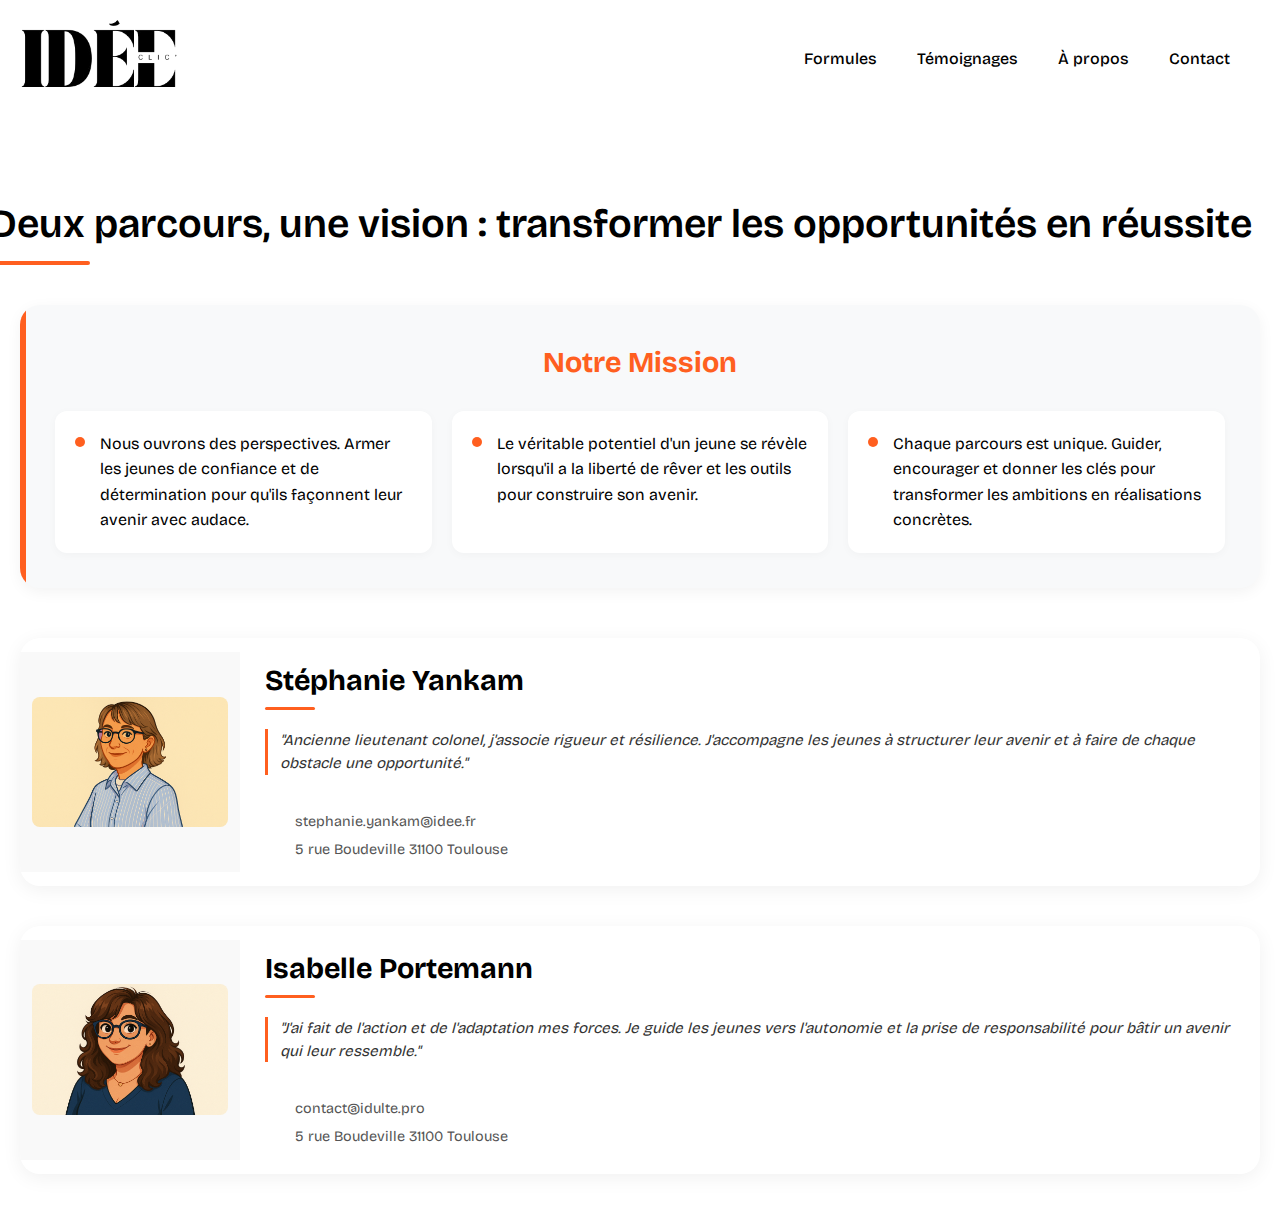
==== aPropos.html @ 6d6985ff "v0" ====
<!DOCTYPE html>
<html lang="fr">
<head>
    <meta charset="UTF-8">
    <meta name="viewport" content="width=device-width, initial-scale=1.0">
    <title>À propos - Idée Clic'</title>
    <link rel="stylesheet" href="styles.css">
    <link rel="stylesheet" href="aPropos.css">
</head>
<body>
    <div class="container">
        <header>
            <div class="logo">
                <a href="index.html"><img class="logo-icon" src="img/logo-n.png" alt="Idée Clic" /></a>
            </div>
            <nav>
                <ul>
                    <li class="menu-deroulant">
                        <a href="#">Formules</a>
                        <ul class="sous-menu">
                            <li><a href="formuleP.html">Formules parents</a></li>
                            <li><a href="formuleE.html">Formules écoles</a></li>
                        </ul>
                    </li>
                    <li><a href="#">Témoignages</a></li>
                    <li><a href="aPropos.html">À propos</a></li>
                    <li><a href="#">Contact</a></li>
                </ul>
            </nav>  
        </header>

        <main>
            <h1>Deux parcours, une vision : transformer les opportunités en réussite</h1>

            <section class="mission">
                <h2>Notre Mission</h2>
                <ul>
                    <li>
                        <div class="dot"></div>
                        <p>Nous ouvrons des perspectives. Armer les jeunes de confiance et de détermination pour qu'ils façonnent leur avenir avec audace.</p>
                    </li>
                    <li>
                        <div class="dot"></div>
                        <p>Le véritable potentiel d'un jeune se révèle lorsqu'il a la liberté de rêver et les outils pour construire son avenir.</p>
                    </li>
                    <li>
                        <div class="dot"></div>
                        <p>Chaque parcours est unique. Guider, encourager et donner les clés pour transformer les ambitions en réalisations concrètes.</p>
                    </li>
                </ul>
            </section>

            <section class="profiles">
                <div class="profile">
                    <div class="profile-content">
                        <div class="profile-image">
                            <img src="imgjeux/photoStep.png" alt="Stéphanie Yankam">
                        </div>
                        <div class="profile-info">
                            <h2>Stéphanie Yankam</h2>
                            <blockquote>
                                "Ancienne lieutenant colonel, j'associe rigueur et résilience. J'accompagne les jeunes à structurer leur avenir et à faire de chaque obstacle une opportunité."
                            </blockquote>
                            <div class="contact">
                                <p><i></i>stephanie.yankam@idee.fr</p>
                                <p><i></i>5 rue Boudeville 31100 Toulouse</p>
                            </div>
                        </div>
                    </div>
                </div>

                <div class="profile">
                    <div class="profile-content">
                        <div class="profile-image">
                            <img src="imgjeux/photoIsa.png" alt="Isabelle Portemann">
                        </div>
                        <div class="profile-info">
                            <h2>Isabelle Portemann</h2>
                            <blockquote>
                                "J'ai fait de l'action et de l'adaptation mes forces. Je guide les jeunes vers l'autonomie et la prise de responsabilité pour bâtir un avenir qui leur ressemble."
                            </blockquote>
                            <div class="contact">
                                <p><i></i>contact@idulte.pro</p>
                                <p><i></i>5 rue Boudeville 31100 Toulouse</p>
                            </div>
                        </div>
                    </div>
                </div>
            </section>
        </main>
    </div>
</body>
</html>
---- styles.css ----
/* Importer la police Bricolage Grotesque depuis Google Fonts */
@import url('https://fonts.googleapis.com/css2?family=Bricolage+Grotesque:wght@400;500;600;700&display=swap');

* {
    margin: 0;
    padding: 0;
    box-sizing: border-box;
    font-family: 'Bricolage Grotesque', sans-serif;
}

body {
    background-color: #ffffff;
    color: #000000;
    overflow-x: hidden;
    position: relative;
    min-height: 100vh;
}

.container {
    max-width: 1200px;
    margin: 0 auto;
    padding: 0 20px;
}

/* Style uniforme pour le header */
header {
    display: flex;
    justify-content: space-between;
    align-items: center;
    padding: 20px 0;
}

.logo {
    flex-shrink: 0;
    max-width: 200px;
}

.logo-icon {
    width: 100%;
    height: 70px;
    object-fit: contain;
}

nav {
    flex-grow: 1;
}

nav ul {
    display: flex;
    list-style-type: none;
    padding: 0;
    margin: 0;
    align-items: center;
    justify-content: flex-end;
}

nav ul li {
    position: relative;
    margin-right: 20px;
}

nav ul li a {
    display: block;
    padding: 10px;
    text-decoration: none;
    color: #333;
    font-size: 16px;
    font-weight: 500;
}

/* Style du menu déroulant */
.menu-deroulant .sous-menu {
    display: none;
    position: absolute;
    background-color: white;
    min-width: 200px;
    box-shadow: 0px 8px 16px 0px rgba(0,0,0,0.2);
    z-index: 1;
    border-radius: 4px;
    padding: 0;
    list-style-type: none;
}

.menu-deroulant:hover .sous-menu {
    display: block;
}

.sous-menu li {
    width: 100%;
    margin: 0;
}

.sous-menu li a {
    padding: 12px 16px;
}

.sous-menu li a:hover {
    background-color: #f1f1f1;
}

.hero {
    display: flex;
    justify-content: space-between;
    align-items: flex-start;
    padding: 50px 0;
    position: relative;
    min-height: 600px;
    margin-top: 30px;
}

.hero-content {
    max-width: 550px;
    margin-bottom: 100px;
    position: relative;
    z-index: 2;
    margin-top: 20px;
}

h1 {
    font-size: 5rem;
    line-height: 1.2;
    margin-bottom: 40px;
    white-space: nowrap;
    position: relative;
    display: block;
}

.subtitle {
    font-size: 1.5rem;
    margin-bottom: 40px;
    margin-top: 20px;
}

.benefits {
    list-style: none;
    margin-bottom: 50px;
    margin-top: 30px;
}

.benefits li {
    display: flex;
    align-items: center;
    gap: 15px;
    font-size: 1.5rem;
    margin-bottom: 15px;
}

.dot {
    width: 15px;
    height: 15px;
    background-color: #FF5F1F;
    border-radius: 50%;
}

.hero-image {
    position: fixed;
    bottom: 0;
    right: 200px;
    max-width: 600px;
    z-index: 1;
}

.hero-image img {
    width: 80%;
    height: auto;
}

@media (max-width: 768px) {
    header {
        flex-direction: column;
        gap: 20px;
    }
    
    .hero {
        flex-direction: column;
        gap: 50px;
    }
    
    h1 {
        font-size: 2.5rem;
        font-family: 'Bricolage Grotesque';
    }
}

/* Style pour le compteur de visites */
.compteur-container {
    background-color: rgba(255, 255, 255, 0.7);
    color: #000000;
    padding: 10px 15px;
    border-radius: 5px;
    position: fixed;
    bottom: 20px;
    left: 20px;
    z-index: 1000;
    font-family: 'Bricolage Grotesque', sans-serif;
    border: 1px solid rgba(0, 0, 0, 0.1);
}

.compteur-texte {
    margin: 0;
    font-size: 1rem;
}

#nombre-visites {
    font-weight: bold;
    color: #FF5F1F;
}

/* Styles pour la page de jeu */
.game-container {
    padding: 40px 0;
    min-height: calc(100vh - 200px);
    display: flex;
    justify-content: center;
    align-items: center;
}

.game-content {
    background-color: rgba(255, 255, 255, 0.9);
    padding: 30px;
    border-radius: 15px;
    box-shadow: 0 4px 20px rgba(0, 0, 0, 0.1);
    width: 100%;
    max-width: 800px;
    text-align: center;
}

.game-content h1 {
    font-size: 2.8rem;
    margin-bottom: 30px;
    white-space: normal;
    color: #000;
    font-weight: 600;
    line-height: 1.2;
}

.game-area {
    min-height: 400px;
    background-color: rgba(255, 255, 255, 0.8);
    border-radius: 10px;
    padding: 40px;
    margin-top: 20px;
    text-align: left;
}

.game-area p {
    font-size: 1.5rem;
    line-height: 1.6;
    color: #333;
    margin-bottom: 25px;
    max-width: 700px;
    margin-left: auto;
    margin-right: auto;
}

.highlight-text {
    color: #0084ff;
    font-weight: 500;
}

/* Responsive pour la page de jeu */
@media (max-width: 768px) {
    .game-content {
        margin: 20px;
        padding: 20px;
    }
    
    .game-content h1 {
        font-size: 2rem;
    }
    
    .game-area {
        padding: 20px;
    }

    .game-area p {
        font-size: 1.2rem;
    }
}
---- aPropos.css ----
/* Import de la police Bricolage Grotesque */
@import url('https://fonts.googleapis.com/css2?family=Bricolage+Grotesque:wght@400;500;600;700&display=swap');

/* Reset et styles de base */
* {
    margin: 0;
    padding: 0;
    box-sizing: border-box;
}

body {
    font-family: 'Bricolage Grotesque', sans-serif;
    background-color: #ffffff;
    color: #000000;
    line-height: 1.6;
}

.container {
    max-width: 1300px;
    margin: 0 auto;
    padding: 0 20px;
}

/* Header uniforme */
header {
    display: flex;
    justify-content: space-between;
    align-items: center;
    padding: 20px 0;
}

.logo {
    flex-shrink: 0;
    max-width: 200px;
}

.logo-icon {
    width: 100%;
    height: 70px;
    object-fit: contain;
}

nav {
    flex-grow: 1;
}

nav ul {
    display: flex;
    list-style-type: none;
    justify-content: flex-end;
    align-items: center;
}

nav ul li {
    position: relative;
    margin-right: 20px;
}

nav ul li a {
    text-decoration: none;
    color: #000;
    font-weight: 500;
    font-size: 16px;
    padding: 10px;
}

/* Menu déroulant */
.menu-deroulant .sous-menu {
    display: none;
    position: absolute;
    background-color: white;
    min-width: 200px;
    box-shadow: 0px 8px 16px rgba(0,0,0,0.1);
    border-radius: 8px;
    padding: 8px 0;
    z-index: 100;
}

.menu-deroulant:hover .sous-menu {
    display: block;
}

.sous-menu li {
    width: 100%;
    margin: 0;
}

.sous-menu li a {
    padding: 12px 16px;
    display: block;
}

.sous-menu li a:hover {
    background-color: #f5f5f5;
}

/* Titre principal */
h1 {
    font-size: 2.5rem;
    margin-left: -30px;
    margin-top: 50px;
    font-weight: 600;
    text-align: center;
    max-width: 800px;
    position: relative;
    padding-bottom: 15px;
    line-height: 1.3;
}

h1:after {
    content: '';
    position: absolute;
    width: 100px;
    height: 4px;
    background-color: #FF5F1F;
    bottom: 0;
    left: calc(50% - 350px);
    transform: translateX(-50%);
    border-radius: 2px;
}

/* Section Mission */
.mission {
    background-color: #f8f9fa;
    padding: 35px;
    border-radius: 20px;
    margin-bottom: 50px;
    box-shadow: 0 4px 15px rgba(0, 0, 0, 0.05);
    position: relative;
    overflow: hidden;
}

.mission:before {
    content: '';
    position: absolute;
    top: 0;
    left: 0;
    width: 6px;
    height: 100%;
    background-color: #FF5F1F;
}

.mission h2 {
    font-size: 1.8rem;
    margin-bottom: 25px;
    position: relative;
    display: inline-block;
    text-align: center;
    width: 100%;
    color: #FF5F1F;
}

.mission ul {
    list-style: none;
    display: grid;
    grid-template-columns: repeat(auto-fit, minmax(300px, 1fr));
    gap: 20px;
}

.mission li {
    display: flex;
    align-items: flex-start;
    gap: 15px;
    background: #fff;
    padding: 20px;
    border-radius: 12px;
    transition: transform 0.3s ease, box-shadow 0.3s ease;
    height: 100%;
    box-shadow: 0 2px 10px rgba(0, 0, 0, 0.03);
}

.mission li:hover {
    transform: translateY(-5px);
    box-shadow: 0 8px 20px rgba(0, 0, 0, 0.08);
}

.dot {
    width: 10px;
    height: 10px;
    background-color: #FF5F1F;
    border-radius: 50%;
    margin-top: 6px;
    flex-shrink: 0;
}

/* Section Profils */
.profiles {
    display: flex;
    flex-direction: column;
    gap: 40px;
}

.profile {
    background: #fff;
    padding: 0;
    border-radius: 20px;
    box-shadow: 0 4px 20px rgba(0, 0, 0, 0.06);
    overflow: hidden;
    transition: transform 0.3s ease, box-shadow 0.3s ease;
}

.profile:hover {
    transform: translateY(-8px);
    box-shadow: 0 15px 30px rgba(0, 0, 0, 0.1);
}

.profile-content {
    display: flex;
    flex-direction: row;
    align-items: center;
    min-height: 220px;
}

.profile-image {
    flex: 0 0 220px;
    display: flex;
    align-items: center;
    justify-content: center;
    background-color: #f9f9f9;
    padding: 12px;
    min-height: 220px;
}

.profile-image img {
    width: 100%;
    height: auto;
    object-fit: contain;
    max-height: 200px;
    border-radius: 8px;
    transition: transform 0.6s ease;
}

.profile:hover .profile-image img {
    transform: scale(1.05);
}

.profile-info {
    flex: 1;
    padding: 20px 25px;
    display: flex;
    flex-direction: column;
    justify-content: center;
}

.profile h2 {
    font-size: 1.8rem;
    margin-bottom: 10px;
    position: relative;
    display: inline-block;
    text-align: left;
}

.profile h2:after {
    content: '';
    position: absolute;
    bottom: -6px;
    left: 0;
    width: 50px;
    height: 3px;
    background-color: #FF5F1F;
    border-radius: 2px;
}

blockquote {
    font-style: italic;
    color: #333;
    margin: 15px 0;
    padding-left: 12px;
    border-left: 3px solid #FF5F1F;
    font-size: 0.95rem;
    line-height: 1.5;
}

.contact {
    margin-top: 15px;
    color: #555;
}

.contact p {
    margin: 5px 0;
    display: flex;
    align-items: center;
    font-size: 0.9rem;
    transition: color 0.3s ease;
}

.contact p:hover {
    color: #FF5F1F;
}

.contact p i {
    display: inline-block;
    width: 20px;
    margin-right: 10px;
}

/* Responsive */
@media (max-width: 900px) {
    .mission ul {
        grid-template-columns: 1fr;
    }
    
    .profile-content {
        flex-direction: column;
        min-height: auto;
    }
    
    .profile-image {
        flex: 0 0 auto;
        height: auto;
        padding: 20px;
        min-height: auto;
        width: 100%;
    }
    
    .profile-image img {
        max-height: 180px;
    }
    
    h1 {
        font-size: 2rem;
        margin: 40px auto 30px;
    }
}

@media (max-width: 768px) {
    .container {
        padding: 0 15px;
    }

    h1 {
        font-size: 1.6rem;
        margin: 30px auto 25px;
        padding-bottom: 12px;
    }
    
    h1:after {
        width: 80px;
        height: 3px;
    }

    .mission {
        padding: 25px 20px;
    }
    
    .mission h2 {
        font-size: 1.5rem;
    }

    .profile-info {
        padding: 15px 20px;
    }
    
    .profile h2 {
        font-size: 1.5rem;
    }
    
    blockquote {
        font-size: 0.9rem;
        padding-left: 10px;
        margin: 12px 0;
    }
    
    .profile-image {
        padding: 15px;
    }
    
    .profile-image img {
        max-height: 160px;
    }
}

/* Animation pour les éléments au chargement */
@keyframes fadeInUp {
    from {
        opacity: 0;
        transform: translateY(20px);
    }
    to {
        opacity: 1;
        transform: translateY(0);
    }
}

.mission, .profile {
    animation: fadeInUp 0.6s ease forwards;
}

.mission li {
    animation: fadeInUp 0.6s ease forwards;
}

.mission li:nth-child(2) {
    animation-delay: 0.1s;
}

.mission li:nth-child(3) {
    animation-delay: 0.2s;
}

.profile:nth-child(2) {
    animation-delay: 0.2s;
}

/* Ajustement des espacements */
main {
    padding: 30px 0 50px;
}
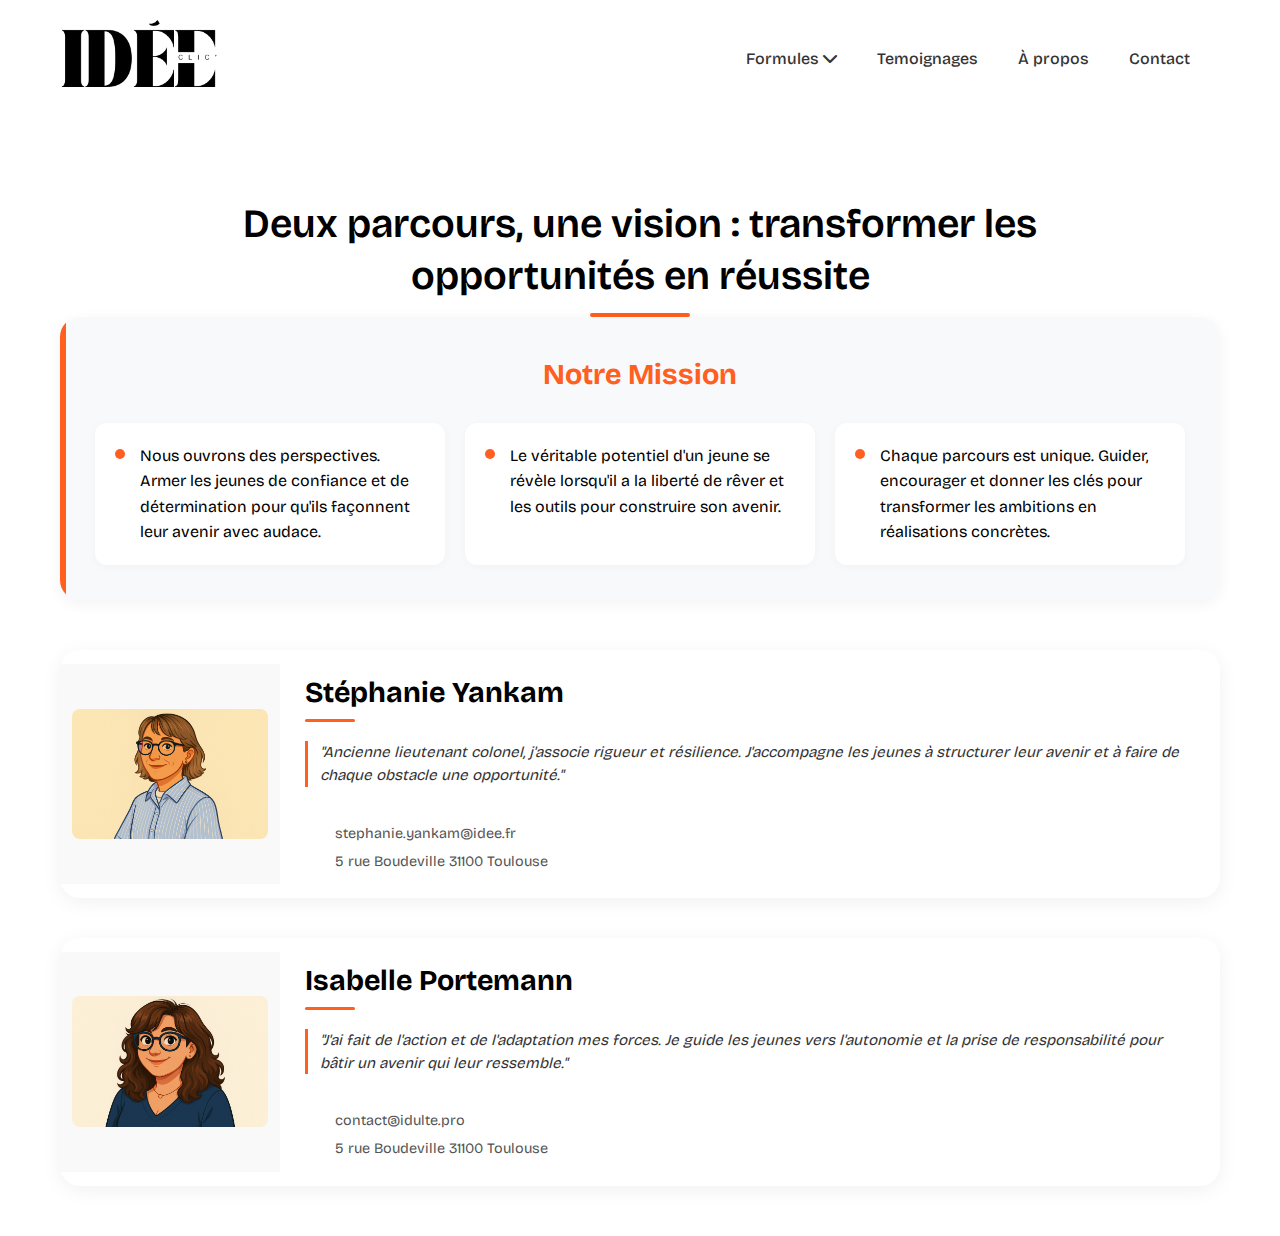
==== commit d9068bec: "versionTel" ====
--- a/aPropos.html
+++ b/aPropos.html
@@ -4,8 +4,8 @@
     <meta charset="UTF-8">
     <meta name="viewport" content="width=device-width, initial-scale=1.0">
     <title>À propos - Idée Clic'</title>
-    <link rel="stylesheet" href="styles.css">
     <link rel="stylesheet" href="aPropos.css">
+    <link rel="stylesheet" href="https://cdnjs.cloudflare.com/ajax/libs/font-awesome/6.0.0-beta3/css/all.min.css">
 </head>
 <body>
     <div class="container">
@@ -13,16 +13,19 @@
             <div class="logo">
                 <a href="index.html"><img class="logo-icon" src="img/logo-n.png" alt="Idée Clic" /></a>
             </div>
+            <button class="menu-toggle" id="menuToggle">
+                <i class="fas fa-bars"></i>
+            </button>
             <nav>
-                <ul>
+                <ul id="navMenu">
                     <li class="menu-deroulant">
-                        <a href="#">Formules</a>
+                        <a href="#" class="menu-trigger">Formules <i class="fas fa-chevron-down"></i></a>
                         <ul class="sous-menu">
                             <li><a href="formuleP.html">Formules parents</a></li>
-                            <li><a href="formuleE.html">Formules écoles</a></li>
+                            <li><a href="formuleE.html">Formules ecoles</a></li>
                         </ul>
                     </li>
-                    <li><a href="#">Témoignages</a></li>
+                    <li><a href="#">Temoignages </a></li>
                     <li><a href="aPropos.html">À propos</a></li>
                     <li><a href="#">Contact</a></li>
                 </ul>
@@ -89,5 +92,68 @@
             </section>
         </main>
     </div>
+
+    <script>
+        document.addEventListener('DOMContentLoaded', function() {
+            // Fonction pour le menu hamburger
+            const menuToggle = document.getElementById('menuToggle');
+            const navMenu = document.getElementById('navMenu');
+            
+            if (menuToggle && navMenu) {
+                menuToggle.addEventListener('click', function() {
+                    navMenu.classList.toggle('show');
+                });
+            }
+            
+            // Gestion des sous-menus au clic
+            const menuTriggers = document.querySelectorAll('.menu-trigger');
+            
+            menuTriggers.forEach(trigger => {
+                trigger.addEventListener('click', function(e) {
+                    e.preventDefault();
+                    const parent = this.parentElement;
+                    const subMenu = parent.querySelector('.sous-menu');
+                    
+                    // Fermer tous les autres sous-menus
+                    document.querySelectorAll('.sous-menu').forEach(menu => {
+                        if (menu !== subMenu) {
+                            menu.classList.remove('active');
+                        }
+                    });
+                    
+                    // Basculer l'affichage du sous-menu actuel
+                    subMenu.classList.toggle('active');
+                });
+            });
+            
+            // Fermer le menu en cliquant sur un lien
+            const navLinks = document.querySelectorAll('nav ul li a:not(.menu-trigger)');
+            navLinks.forEach(link => {
+                link.addEventListener('click', function() {
+                    if (window.innerWidth <= 768) {
+                        navMenu.classList.remove('show');
+                    }
+                });
+            });
+            
+            // Fermer le menu et les sous-menus lorsque la fenêtre est redimensionnée
+            window.addEventListener('resize', function() {
+                if (window.innerWidth > 768) {
+                    document.querySelectorAll('.sous-menu').forEach(menu => {
+                        menu.classList.remove('active');
+                    });
+                }
+            });
+            
+            // Fermer les sous-menus quand on clique ailleurs sur la page
+            document.addEventListener('click', function(e) {
+                if (!e.target.closest('.menu-deroulant')) {
+                    document.querySelectorAll('.sous-menu').forEach(menu => {
+                        menu.classList.remove('active');
+                    });
+                }
+            });
+        });
+    </script>
 </body>
 </html>
--- a/aPropos.css
+++ b/aPropos.css
@@ -13,20 +13,26 @@
     background-color: #ffffff;
     color: #000000;
     line-height: 1.6;
+    overflow-x: hidden;
+    position: relative;
+    min-height: 100vh;
 }
 
 .container {
-    max-width: 1300px;
+    max-width: 1200px;
     margin: 0 auto;
     padding: 0 20px;
-}
-
-/* Header uniforme */
+    width: 100%;
+}
+
+/* Header uniforme - aligné avec styles.css */
 header {
     display: flex;
     justify-content: space-between;
     align-items: center;
     padding: 20px 0;
+    width: 100%;
+    position: relative;
 }
 
 .logo {
@@ -40,6 +46,16 @@
     object-fit: contain;
 }
 
+/* Menu hamburger pour mobile */
+.menu-toggle {
+    display: none;
+    background: none;
+    border: none;
+    font-size: 1.8rem;
+    cursor: pointer;
+    color: #333;
+}
+
 nav {
     flex-grow: 1;
 }
@@ -47,8 +63,10 @@
 nav ul {
     display: flex;
     list-style-type: none;
+    padding: 0;
+    margin: 0;
+    align-items: center;
     justify-content: flex-end;
-    align-items: center;
 }
 
 nav ul li {
@@ -57,11 +75,12 @@
 }
 
 nav ul li a {
+    display: block;
+    padding: 10px;
     text-decoration: none;
-    color: #000;
+    color: #333;
+    font-size: 16px;
     font-weight: 500;
-    font-size: 16px;
-    padding: 10px;
 }
 
 /* Menu déroulant */
@@ -70,14 +89,26 @@
     position: absolute;
     background-color: white;
     min-width: 200px;
-    box-shadow: 0px 8px 16px rgba(0,0,0,0.1);
-    border-radius: 8px;
-    padding: 8px 0;
-    z-index: 100;
-}
-
+    box-shadow: 0px 8px 16px rgba(0,0,0,0.2);
+    z-index: 1;
+    border-radius: 4px;
+    padding: 0;
+    list-style-type: none;
+}
+
+/* Suppression du comportement de survol */
 .menu-deroulant:hover .sous-menu {
-    display: block;
+    display: none;
+}
+
+/* Faire en sorte que le sous-menu ne s'affiche pas par défaut */
+.sous-menu {
+    display: none !important;
+}
+
+/* Afficher uniquement quand la classe active est présente */
+.sous-menu.active {
+    display: block !important;
 }
 
 .sous-menu li {
@@ -87,17 +118,15 @@
 
 .sous-menu li a {
     padding: 12px 16px;
-    display: block;
 }
 
 .sous-menu li a:hover {
-    background-color: #f5f5f5;
+    background-color: #f1f1f1;
 }
 
 /* Titre principal */
 h1 {
     font-size: 2.5rem;
-    margin-left: -30px;
     margin-top: 50px;
     font-weight: 600;
     text-align: center;
@@ -105,6 +134,8 @@
     position: relative;
     padding-bottom: 15px;
     line-height: 1.3;
+    margin-left: auto;
+    margin-right: auto;
 }
 
 h1:after {
@@ -114,7 +145,7 @@
     height: 4px;
     background-color: #FF5F1F;
     bottom: 0;
-    left: calc(50% - 350px);
+    left: 50%;
     transform: translateX(-50%);
     border-radius: 2px;
 }
@@ -324,6 +355,68 @@
 }
 
 @media (max-width: 768px) {
+    header {
+        flex-direction: column;
+        gap: 20px;
+    }
+    
+    .menu-toggle {
+        display: block;
+        position: absolute;
+        right: 20px;
+        top: 20px;
+    }
+    
+    nav {
+        width: 100%;
+    }
+    
+    nav ul {
+        flex-direction: column;
+        align-items: center;
+        width: 100%;
+        display: none;
+    }
+    
+    nav ul.show {
+        display: flex;
+        background-color: white;
+        padding: 15px;
+        border-radius: 8px;
+        box-shadow: 0 4px 10px rgba(0, 0, 0, 0.1);
+    }
+    
+    nav ul li {
+        width: 100%;
+        margin-right: 0;
+        text-align: center;
+        margin-bottom: 8px;
+    }
+    
+    nav ul li:last-child {
+        margin-bottom: 0;
+    }
+    
+    nav ul li a {
+        display: block;
+        padding: 12px 15px;
+        border-radius: 6px;
+    }
+    
+    nav ul li a:hover {
+        background-color: #f5f5f5;
+    }
+    
+    /* On n'affiche plus automatiquement les sous-menus quand le menu hamburger est actif */
+    nav ul.show .menu-deroulant .sous-menu {
+        display: none;
+    }
+    
+    /* Styles pour les sous-menus mobiles */
+    .sous-menu.active {
+        display: block;
+    }
+
     .container {
         padding: 0 15px;
     }
